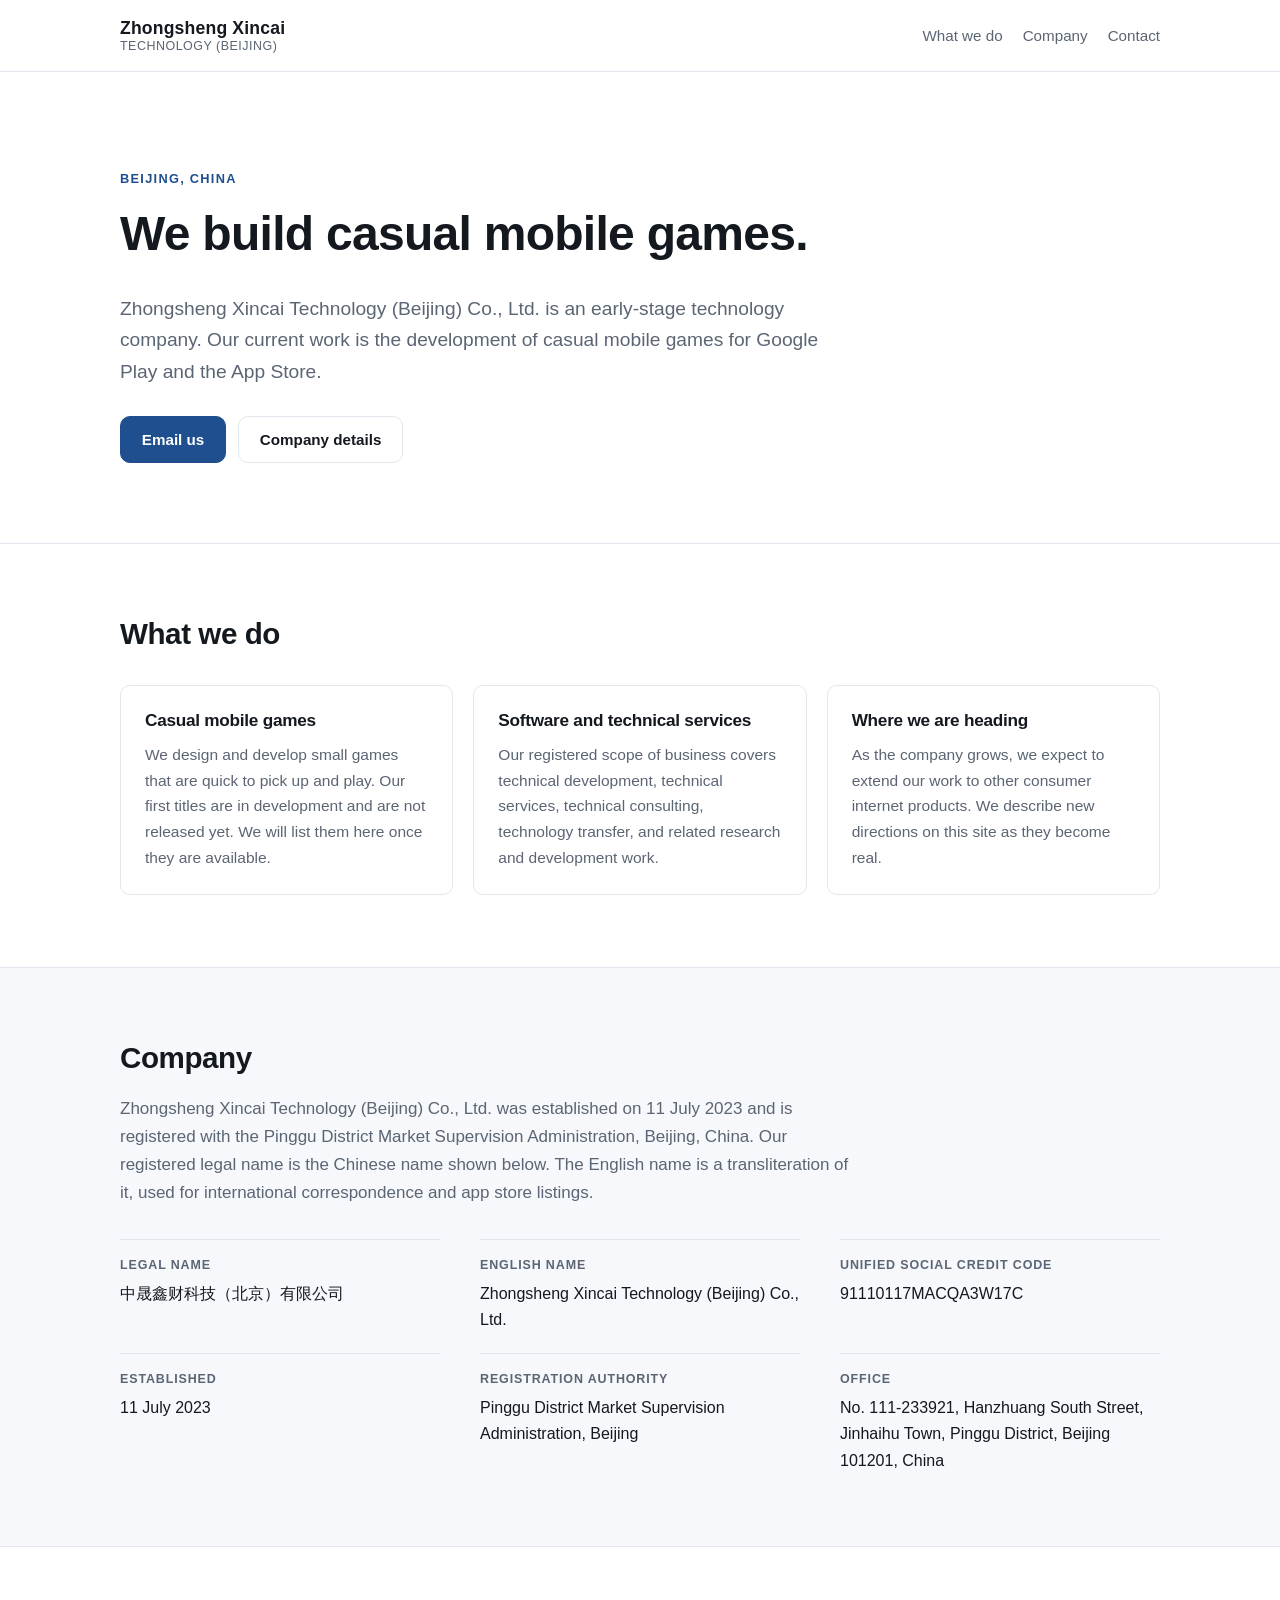
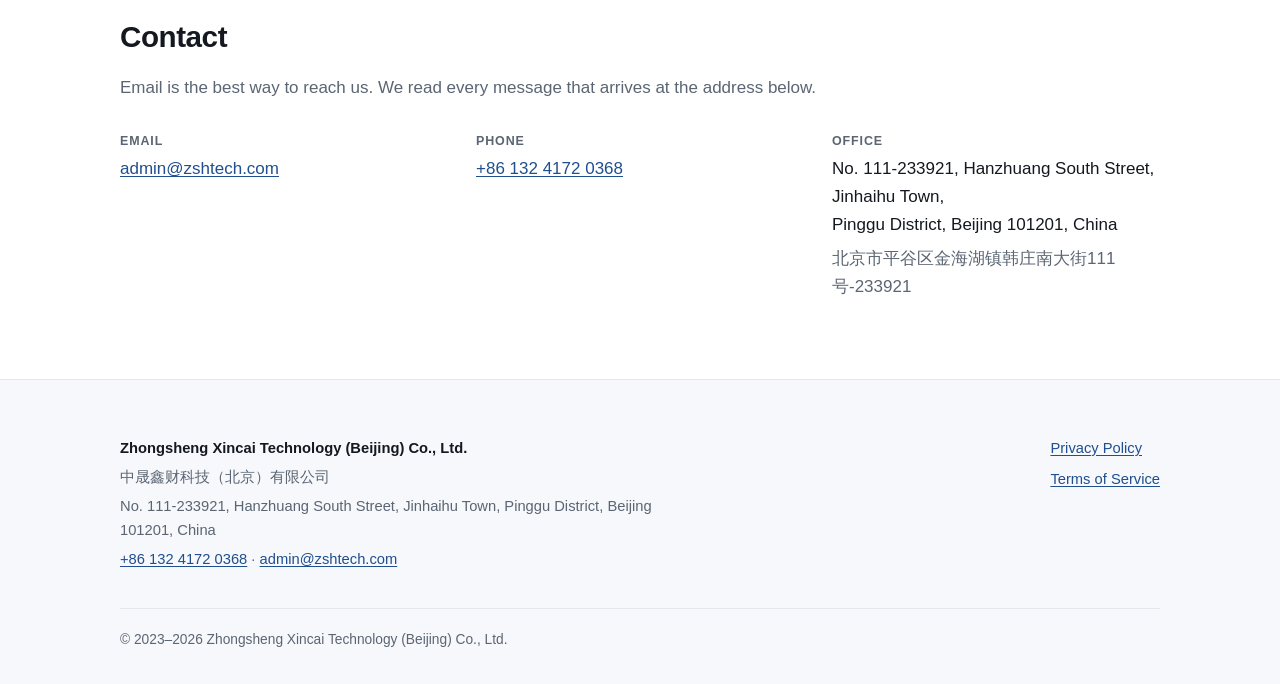
==== index.html @ 2f062ead "Add corporate website for zshtech.com" ====
<!DOCTYPE html>
<html lang="en">
<head>
<meta charset="utf-8">
<meta name="viewport" content="width=device-width, initial-scale=1">
<title>Zhongsheng Xincai Technology (Beijing) Co., Ltd.</title>
<meta name="description" content="Zhongsheng Xincai Technology (Beijing) Co., Ltd. is an early-stage technology company in Beijing, China, developing casual mobile games for Google Play and the App Store.">
<link rel="canonical" href="https://zshtech.com/">
<link rel="icon" href="/favicon.svg" type="image/svg+xml">
<link rel="stylesheet" href="/assets/styles.css">
<meta property="og:type" content="website">
<meta property="og:site_name" content="Zhongsheng Xincai Technology (Beijing) Co., Ltd.">
<meta property="og:title" content="Zhongsheng Xincai Technology (Beijing) Co., Ltd.">
<meta property="og:description" content="An early-stage technology company in Beijing, China, developing casual mobile games for Google Play and the App Store.">
<meta property="og:url" content="https://zshtech.com/">
<script type="application/ld+json">
{
  "@context": "https://schema.org",
  "@type": "Organization",
  "name": "Zhongsheng Xincai Technology (Beijing) Co., Ltd.",
  "legalName": "中晟鑫财科技（北京）有限公司",
  "alternateName": "中晟鑫财科技（北京）有限公司",
  "url": "https://zshtech.com/",
  "email": "admin@zshtech.com",
  "telephone": "+86-132-4172-0368",
  "foundingDate": "2023-07-11",
  "address": {
    "@type": "PostalAddress",
    "streetAddress": "No. 111-233921, Hanzhuang South Street, Jinhaihu Town",
    "addressLocality": "Pinggu District",
    "addressRegion": "Beijing",
    "postalCode": "101201",
    "addressCountry": "CN"
  },
  "identifier": {
    "@type": "PropertyValue",
    "name": "Unified Social Credit Code",
    "value": "91110117MACQA3W17C"
  }
}
</script>
</head>
<body>
<a class="skip-link" href="#main">Skip to content</a>

<header class="site-header">
  <div class="wrap header-inner">
    <a class="wordmark" href="/">
      <span class="wordmark-name">Zhongsheng Xincai</span>
      <span class="wordmark-sub">Technology (Beijing)</span>
    </a>
    <nav class="site-nav" aria-label="Primary">
      <a href="#what-we-do">What we do</a>
      <a href="#company">Company</a>
      <a href="#contact">Contact</a>
    </nav>
  </div>
</header>

<main id="main">

  <section class="hero">
    <div class="wrap">
      <p class="eyebrow">Beijing, China</p>
      <h1>We build casual mobile games.</h1>
      <p class="lead">
        Zhongsheng Xincai Technology (Beijing) Co., Ltd. is an early-stage technology
        company. Our current work is the development of casual mobile games for
        Google Play and the App Store.
      </p>
      <p class="hero-actions">
        <a class="button" href="mailto:admin@zshtech.com">Email us</a>
        <a class="button button-quiet" href="#company">Company details</a>
      </p>
    </div>
  </section>

  <section id="what-we-do" class="section">
    <div class="wrap">
      <h2>What we do</h2>
      <div class="cards">
        <article class="card">
          <h3>Casual mobile games</h3>
          <p>
            We design and develop small games that are quick to pick up and play.
            Our first titles are in development and are not released yet. We will
            list them here once they are available.
          </p>
        </article>
        <article class="card">
          <h3>Software and technical services</h3>
          <p>
            Our registered scope of business covers technical development,
            technical services, technical consulting, technology transfer, and
            related research and development work.
          </p>
        </article>
        <article class="card">
          <h3>Where we are heading</h3>
          <p>
            As the company grows, we expect to extend our work to other consumer
            internet products. We describe new directions on this site as they
            become real.
          </p>
        </article>
      </div>
    </div>
  </section>

  <section id="company" class="section section-soft">
    <div class="wrap">
      <h2>Company</h2>
      <p class="prose">
        Zhongsheng Xincai Technology (Beijing) Co., Ltd. was established on
        11 July 2023 and is registered with the Pinggu District Market Supervision
        Administration, Beijing, China. Our registered legal name is the Chinese
        name shown below. The English name is a transliteration of it, used for
        international correspondence and app store listings.
      </p>

      <dl class="facts">
        <div class="fact">
          <dt>Legal name</dt>
          <dd lang="zh-Hans">中晟鑫财科技（北京）有限公司</dd>
        </div>
        <div class="fact">
          <dt>English name</dt>
          <dd>Zhongsheng Xincai Technology (Beijing) Co., Ltd.</dd>
        </div>
        <div class="fact">
          <dt>Unified Social Credit Code</dt>
          <dd>91110117MACQA3W17C</dd>
        </div>
        <div class="fact">
          <dt>Established</dt>
          <dd><time datetime="2023-07-11">11 July 2023</time></dd>
        </div>
        <div class="fact">
          <dt>Registration authority</dt>
          <dd>Pinggu District Market Supervision Administration, Beijing</dd>
        </div>
        <div class="fact">
          <dt>Office</dt>
          <dd>
            No. 111-233921, Hanzhuang South Street, Jinhaihu Town,
            Pinggu District, Beijing 101201, China
          </dd>
        </div>
      </dl>
    </div>
  </section>

  <section id="contact" class="section">
    <div class="wrap">
      <h2>Contact</h2>
      <p class="prose">
        Email is the best way to reach us. We read every message that arrives at
        the address below.
      </p>

      <div class="contact-grid">
        <div class="contact-item">
          <h3>Email</h3>
          <p><a href="mailto:admin@zshtech.com">admin@zshtech.com</a></p>
        </div>
        <div class="contact-item">
          <h3>Phone</h3>
          <p><a href="tel:+8613241720368">+86 132 4172 0368</a></p>
        </div>
        <div class="contact-item">
          <h3>Office</h3>
          <p>
            No. 111-233921, Hanzhuang South Street, Jinhaihu Town,<br>
            Pinggu District, Beijing 101201, China
          </p>
          <p lang="zh-Hans" class="muted">北京市平谷区金海湖镇韩庄南大街111号-233921</p>
        </div>
      </div>
    </div>
  </section>

</main>

<footer class="site-footer">
  <div class="wrap footer-inner">
    <div class="footer-company">
      <p class="footer-name">Zhongsheng Xincai Technology (Beijing) Co., Ltd.</p>
      <p lang="zh-Hans" class="muted">中晟鑫财科技（北京）有限公司</p>
      <p class="muted">
        No. 111-233921, Hanzhuang South Street, Jinhaihu Town,
        Pinggu District, Beijing 101201, China
      </p>
      <p class="muted">
        <a href="tel:+8613241720368">+86 132 4172 0368</a>
        &middot;
        <a href="mailto:admin@zshtech.com">admin@zshtech.com</a>
      </p>
    </div>
    <nav class="footer-nav" aria-label="Legal">
      <a href="/privacy">Privacy Policy</a>
      <a href="/terms">Terms of Service</a>
    </nav>
  </div>
  <div class="wrap">
    <p class="copyright">&copy; 2023–2026 Zhongsheng Xincai Technology (Beijing) Co., Ltd.</p>
  </div>
</footer>

</body>
</html>
---- assets/styles.css ----
:root {
  --ink: #14181f;
  --muted: #5b6573;
  --line: #e3e7ed;
  --accent: #1f4f8f;
  --accent-dark: #163a6a;
  --bg: #ffffff;
  --bg-soft: #f6f8fb;
  --wrap: 68rem;
  --radius: 10px;
}

*,
*::before,
*::after {
  box-sizing: border-box;
}

html {
  -webkit-text-size-adjust: 100%;
}

body {
  margin: 0;
  background: var(--bg);
  color: var(--ink);
  font-family: -apple-system, BlinkMacSystemFont, "Segoe UI", Roboto,
    "Helvetica Neue", Arial, "PingFang SC", "Hiragino Sans GB",
    "Microsoft YaHei", sans-serif;
  font-size: 17px;
  line-height: 1.65;
  -webkit-font-smoothing: antialiased;
}

h1,
h2,
h3 {
  line-height: 1.25;
  letter-spacing: -0.015em;
  margin: 0 0 0.6em;
}

h1 {
  font-size: clamp(2rem, 5vw, 3rem);
}

h2 {
  font-size: clamp(1.4rem, 3vw, 1.85rem);
}

h3 {
  font-size: 1.075rem;
}

p {
  margin: 0 0 1rem;
}

a {
  color: var(--accent);
  text-decoration-thickness: 1px;
  text-underline-offset: 2px;
}

a:hover {
  color: var(--accent-dark);
}

.wrap {
  width: 100%;
  max-width: var(--wrap);
  margin: 0 auto;
  padding: 0 1.5rem;
}

.muted {
  color: var(--muted);
}

.skip-link {
  position: absolute;
  left: -9999px;
  top: 0;
  background: var(--ink);
  color: #fff;
  padding: 0.6rem 1rem;
  z-index: 10;
}

.skip-link:focus {
  left: 0;
}

/* Header */

.site-header {
  border-bottom: 1px solid var(--line);
  background: var(--bg);
}

.header-inner {
  display: flex;
  flex-wrap: wrap;
  align-items: center;
  justify-content: space-between;
  gap: 0.75rem 1.5rem;
  padding-top: 1.1rem;
  padding-bottom: 1.1rem;
}

.wordmark {
  display: inline-flex;
  flex-direction: column;
  color: var(--ink);
  text-decoration: none;
  line-height: 1.2;
}

.wordmark-name {
  font-weight: 650;
  font-size: 1.1rem;
  letter-spacing: 0.01em;
}

.wordmark-sub {
  font-size: 0.78rem;
  color: var(--muted);
  letter-spacing: 0.04em;
  text-transform: uppercase;
}

.site-nav {
  display: flex;
  flex-wrap: wrap;
  gap: 1.25rem;
}

.site-nav a {
  color: var(--muted);
  font-size: 0.95rem;
  text-decoration: none;
}

.site-nav a:hover {
  color: var(--ink);
  text-decoration: underline;
}

/* Hero */

.hero {
  padding: clamp(3.5rem, 9vw, 6rem) 0 clamp(2.5rem, 6vw, 4rem);
  border-bottom: 1px solid var(--line);
}

.eyebrow {
  margin: 0 0 0.9rem;
  font-size: 0.8rem;
  font-weight: 600;
  letter-spacing: 0.1em;
  text-transform: uppercase;
  color: var(--accent);
}

.lead {
  max-width: 44rem;
  font-size: clamp(1.05rem, 2.2vw, 1.2rem);
  color: var(--muted);
}

.hero-actions {
  display: flex;
  flex-wrap: wrap;
  gap: 0.75rem;
  margin-top: 1.75rem;
}

.button {
  display: inline-block;
  padding: 0.65rem 1.3rem;
  border: 1px solid var(--accent);
  border-radius: var(--radius);
  background: var(--accent);
  color: #fff;
  font-size: 0.95rem;
  font-weight: 550;
  text-decoration: none;
}

.button:hover {
  background: var(--accent-dark);
  border-color: var(--accent-dark);
  color: #fff;
}

.button-quiet {
  background: transparent;
  border-color: var(--line);
  color: var(--ink);
}

.button-quiet:hover {
  background: var(--bg-soft);
  border-color: var(--muted);
  color: var(--ink);
}

/* Sections */

.section {
  padding: clamp(2.75rem, 7vw, 4.5rem) 0;
}

.section-soft {
  background: var(--bg-soft);
  border-top: 1px solid var(--line);
  border-bottom: 1px solid var(--line);
}

.prose {
  max-width: 46rem;
  color: var(--muted);
}

/* Cards */

.cards {
  display: grid;
  grid-template-columns: repeat(auto-fit, minmax(16rem, 1fr));
  gap: 1.25rem;
  margin-top: 2rem;
}

.card {
  padding: 1.5rem;
  border: 1px solid var(--line);
  border-radius: var(--radius);
  background: var(--bg);
}

.card p {
  margin: 0;
  color: var(--muted);
  font-size: 0.97rem;
}

/* Company facts */

.facts {
  display: grid;
  grid-template-columns: repeat(auto-fit, minmax(18rem, 1fr));
  gap: 1.25rem 2.5rem;
  margin: 2rem 0 0;
}

.fact {
  padding-top: 0.9rem;
  border-top: 1px solid var(--line);
}

.fact dt {
  font-size: 0.78rem;
  font-weight: 600;
  letter-spacing: 0.07em;
  text-transform: uppercase;
  color: var(--muted);
}

.fact dd {
  margin: 0.35rem 0 0;
  font-size: 1rem;
}

/* Contact */

.contact-grid {
  display: grid;
  grid-template-columns: repeat(auto-fit, minmax(15rem, 1fr));
  gap: 1.75rem;
  margin-top: 2rem;
}

.contact-item h3 {
  margin-bottom: 0.35rem;
  font-size: 0.78rem;
  font-weight: 600;
  letter-spacing: 0.07em;
  text-transform: uppercase;
  color: var(--muted);
}

.contact-item p {
  margin: 0 0 0.35rem;
}

/* Legal pages */

.page-head {
  padding: clamp(2.75rem, 7vw, 4rem) 0 1.5rem;
  border-bottom: 1px solid var(--line);
}

.page-head .updated {
  margin: 0;
  color: var(--muted);
  font-size: 0.95rem;
}

.legal {
  max-width: 46rem;
  padding: clamp(2rem, 5vw, 3rem) 0 clamp(2.75rem, 7vw, 4.5rem);
}

.legal h2 {
  margin-top: 2.25rem;
  font-size: 1.2rem;
}

.legal h2:first-of-type {
  margin-top: 0;
}

.legal ul {
  margin: 0 0 1rem;
  padding-left: 1.25rem;
}

.legal li {
  margin-bottom: 0.4rem;
}

.legal .contact-block {
  margin-top: 1rem;
  padding: 1.25rem 1.5rem;
  border: 1px solid var(--line);
  border-radius: var(--radius);
  background: var(--bg-soft);
}

.legal .contact-block p {
  margin: 0 0 0.25rem;
}

.legal .contact-block p:last-child {
  margin-bottom: 0;
}

/* 404 */

.notfound {
  padding: clamp(4rem, 12vw, 7rem) 0;
  text-align: center;
}

.notfound .lead {
  margin-left: auto;
  margin-right: auto;
}

.notfound .hero-actions {
  justify-content: center;
}

/* Footer */

.site-footer {
  padding: clamp(2.5rem, 6vw, 3.5rem) 0 2rem;
  border-top: 1px solid var(--line);
  background: var(--bg-soft);
  font-size: 0.92rem;
}

.footer-inner {
  display: flex;
  flex-wrap: wrap;
  justify-content: space-between;
  gap: 1.5rem 2.5rem;
}

.footer-company {
  max-width: 34rem;
}

.footer-company p {
  margin: 0 0 0.3rem;
}

.footer-name {
  font-weight: 600;
}

.footer-nav {
  display: flex;
  flex-direction: column;
  gap: 0.45rem;
}

.copyright {
  margin: 2rem 0 0;
  padding-top: 1.25rem;
  border-top: 1px solid var(--line);
  color: var(--muted);
  font-size: 0.86rem;
}

@media (max-width: 34rem) {
  .footer-nav {
    flex-direction: row;
    gap: 1.25rem;
  }
}
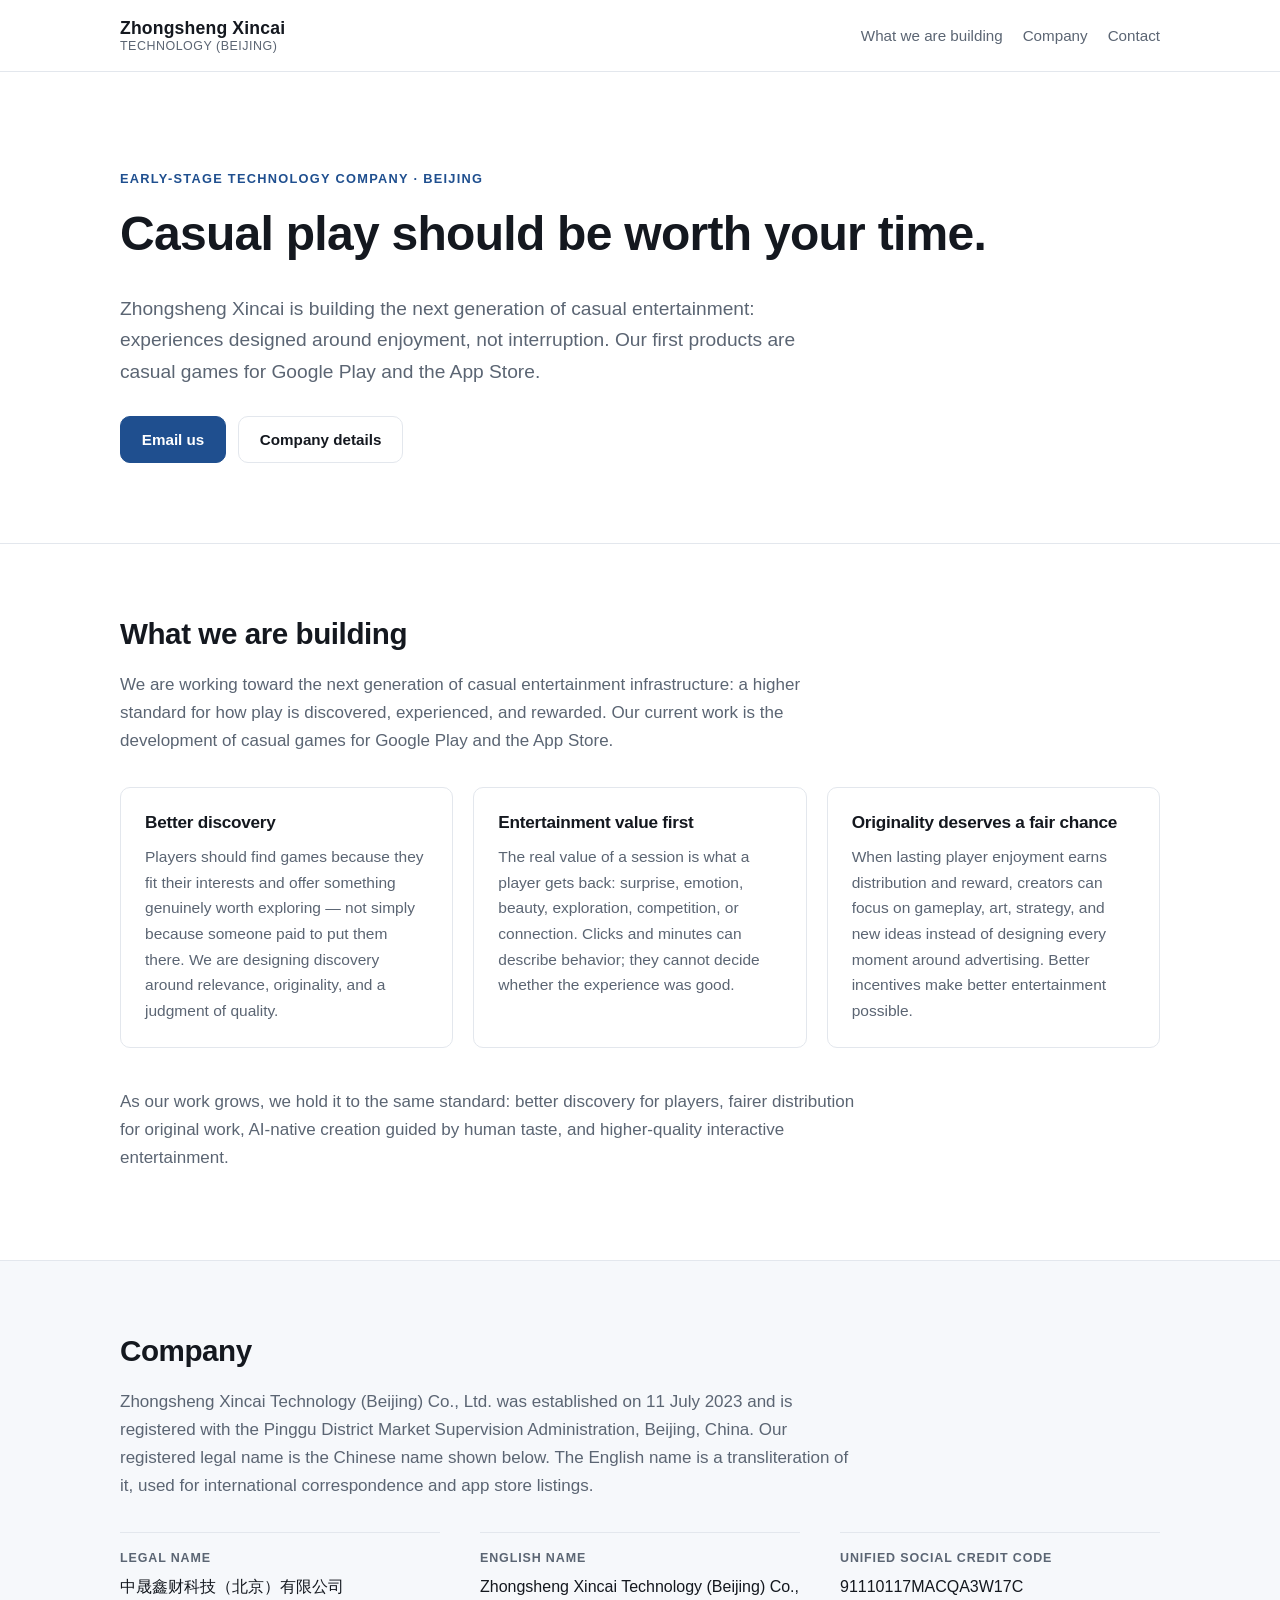
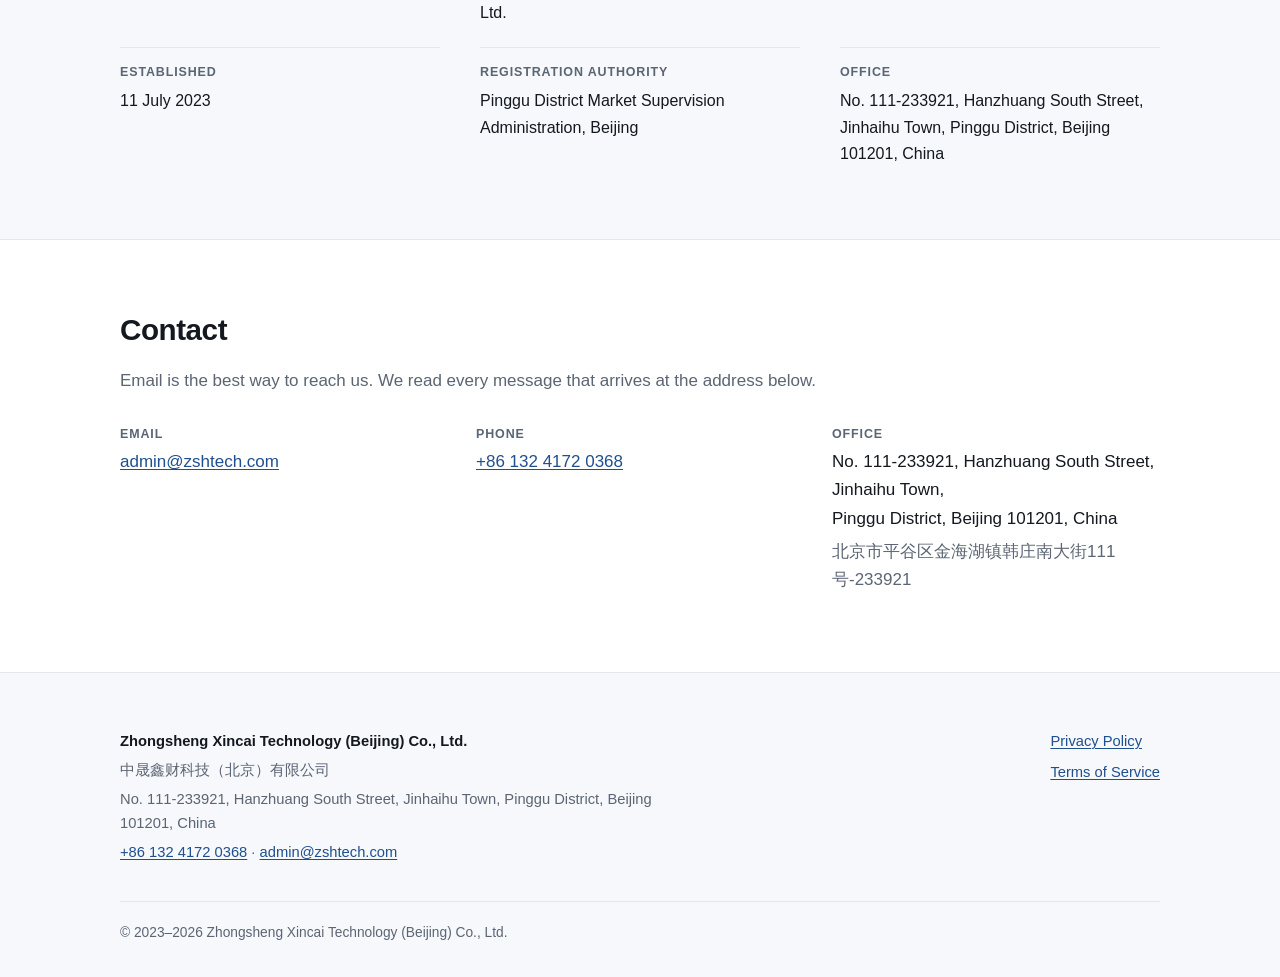
==== commit 1584a330: "feat: modify content of website" ====
--- a/index.html
+++ b/index.html
@@ -4,14 +4,14 @@
 <meta charset="utf-8">
 <meta name="viewport" content="width=device-width, initial-scale=1">
 <title>Zhongsheng Xincai Technology (Beijing) Co., Ltd.</title>
-<meta name="description" content="Zhongsheng Xincai Technology (Beijing) Co., Ltd. is an early-stage technology company in Beijing, China, developing casual mobile games for Google Play and the App Store.">
+<meta name="description" content="Zhongsheng Xincai is an early-stage technology company in Beijing building the next generation of casual entertainment, starting with games for Google Play and the App Store.">
 <link rel="canonical" href="https://zshtech.com/">
 <link rel="icon" href="/favicon.svg" type="image/svg+xml">
 <link rel="stylesheet" href="/assets/styles.css">
 <meta property="og:type" content="website">
 <meta property="og:site_name" content="Zhongsheng Xincai Technology (Beijing) Co., Ltd.">
 <meta property="og:title" content="Zhongsheng Xincai Technology (Beijing) Co., Ltd.">
-<meta property="og:description" content="An early-stage technology company in Beijing, China, developing casual mobile games for Google Play and the App Store.">
+<meta property="og:description" content="Zhongsheng Xincai is an early-stage technology company in Beijing building the next generation of casual entertainment, starting with games for Google Play and the App Store.">
 <meta property="og:url" content="https://zshtech.com/">
 <script type="application/ld+json">
 {
@@ -50,7 +50,7 @@
       <span class="wordmark-sub">Technology (Beijing)</span>
     </a>
     <nav class="site-nav" aria-label="Primary">
-      <a href="#what-we-do">What we do</a>
+      <a href="#what-we-are-building">What we are building</a>
       <a href="#company">Company</a>
       <a href="#contact">Contact</a>
     </nav>
@@ -61,12 +61,12 @@
 
   <section class="hero">
     <div class="wrap">
-      <p class="eyebrow">Beijing, China</p>
-      <h1>We build casual mobile games.</h1>
+      <p class="eyebrow">Early-stage technology company &middot; Beijing</p>
+      <h1>Casual play should be worth your time.</h1>
       <p class="lead">
-        Zhongsheng Xincai Technology (Beijing) Co., Ltd. is an early-stage technology
-        company. Our current work is the development of casual mobile games for
-        Google Play and the App Store.
+        Zhongsheng Xincai is building the next generation of casual entertainment:
+        experiences designed around enjoyment, not interruption. Our first products
+        are casual games for Google Play and the App Store.
       </p>
       <p class="hero-actions">
         <a class="button" href="mailto:admin@zshtech.com">Email us</a>
@@ -75,35 +75,49 @@
     </div>
   </section>
 
-  <section id="what-we-do" class="section">
-    <div class="wrap">
-      <h2>What we do</h2>
+  <section id="what-we-are-building" class="section">
+    <div class="wrap">
+      <h2>What we are building</h2>
+      <p class="prose">
+        We are working toward the next generation of casual entertainment
+        infrastructure: a higher standard for how play is discovered, experienced,
+        and rewarded. Our current work is the development of casual games for
+        Google Play and the App Store.
+      </p>
       <div class="cards">
         <article class="card">
-          <h3>Casual mobile games</h3>
-          <p>
-            We design and develop small games that are quick to pick up and play.
-            Our first titles are in development and are not released yet. We will
-            list them here once they are available.
+          <h3>Better discovery</h3>
+          <p>
+            Players should find games because they fit their interests and offer
+            something genuinely worth exploring — not simply because someone paid
+            to put them there. We are designing discovery around relevance,
+            originality, and a judgment of quality.
           </p>
         </article>
         <article class="card">
-          <h3>Software and technical services</h3>
-          <p>
-            Our registered scope of business covers technical development,
-            technical services, technical consulting, technology transfer, and
-            related research and development work.
+          <h3>Entertainment value first</h3>
+          <p>
+            The real value of a session is what a player gets back: surprise,
+            emotion, beauty, exploration, competition, or connection. Clicks and
+            minutes can describe behavior; they cannot decide whether the
+            experience was good.
           </p>
         </article>
         <article class="card">
-          <h3>Where we are heading</h3>
-          <p>
-            As the company grows, we expect to extend our work to other consumer
-            internet products. We describe new directions on this site as they
-            become real.
+          <h3>Originality deserves a fair chance</h3>
+          <p>
+            When lasting player enjoyment earns distribution and reward, creators
+            can focus on gameplay, art, strategy, and new ideas instead of
+            designing every moment around advertising. Better incentives make
+            better entertainment possible.
           </p>
         </article>
       </div>
+      <p class="prose">
+        As our work grows, we hold it to the same standard: better discovery for
+        players, fairer distribution for original work, AI-native creation guided
+        by human taste, and higher-quality interactive entertainment.
+      </p>
     </div>
   </section>
 
--- a/assets/styles.css
+++ b/assets/styles.css
@@ -244,6 +244,10 @@
   font-size: 0.97rem;
 }
 
+.cards + .prose {
+  margin-top: 2.5rem;
+}
+
 /* Company facts */
 
 .facts {
